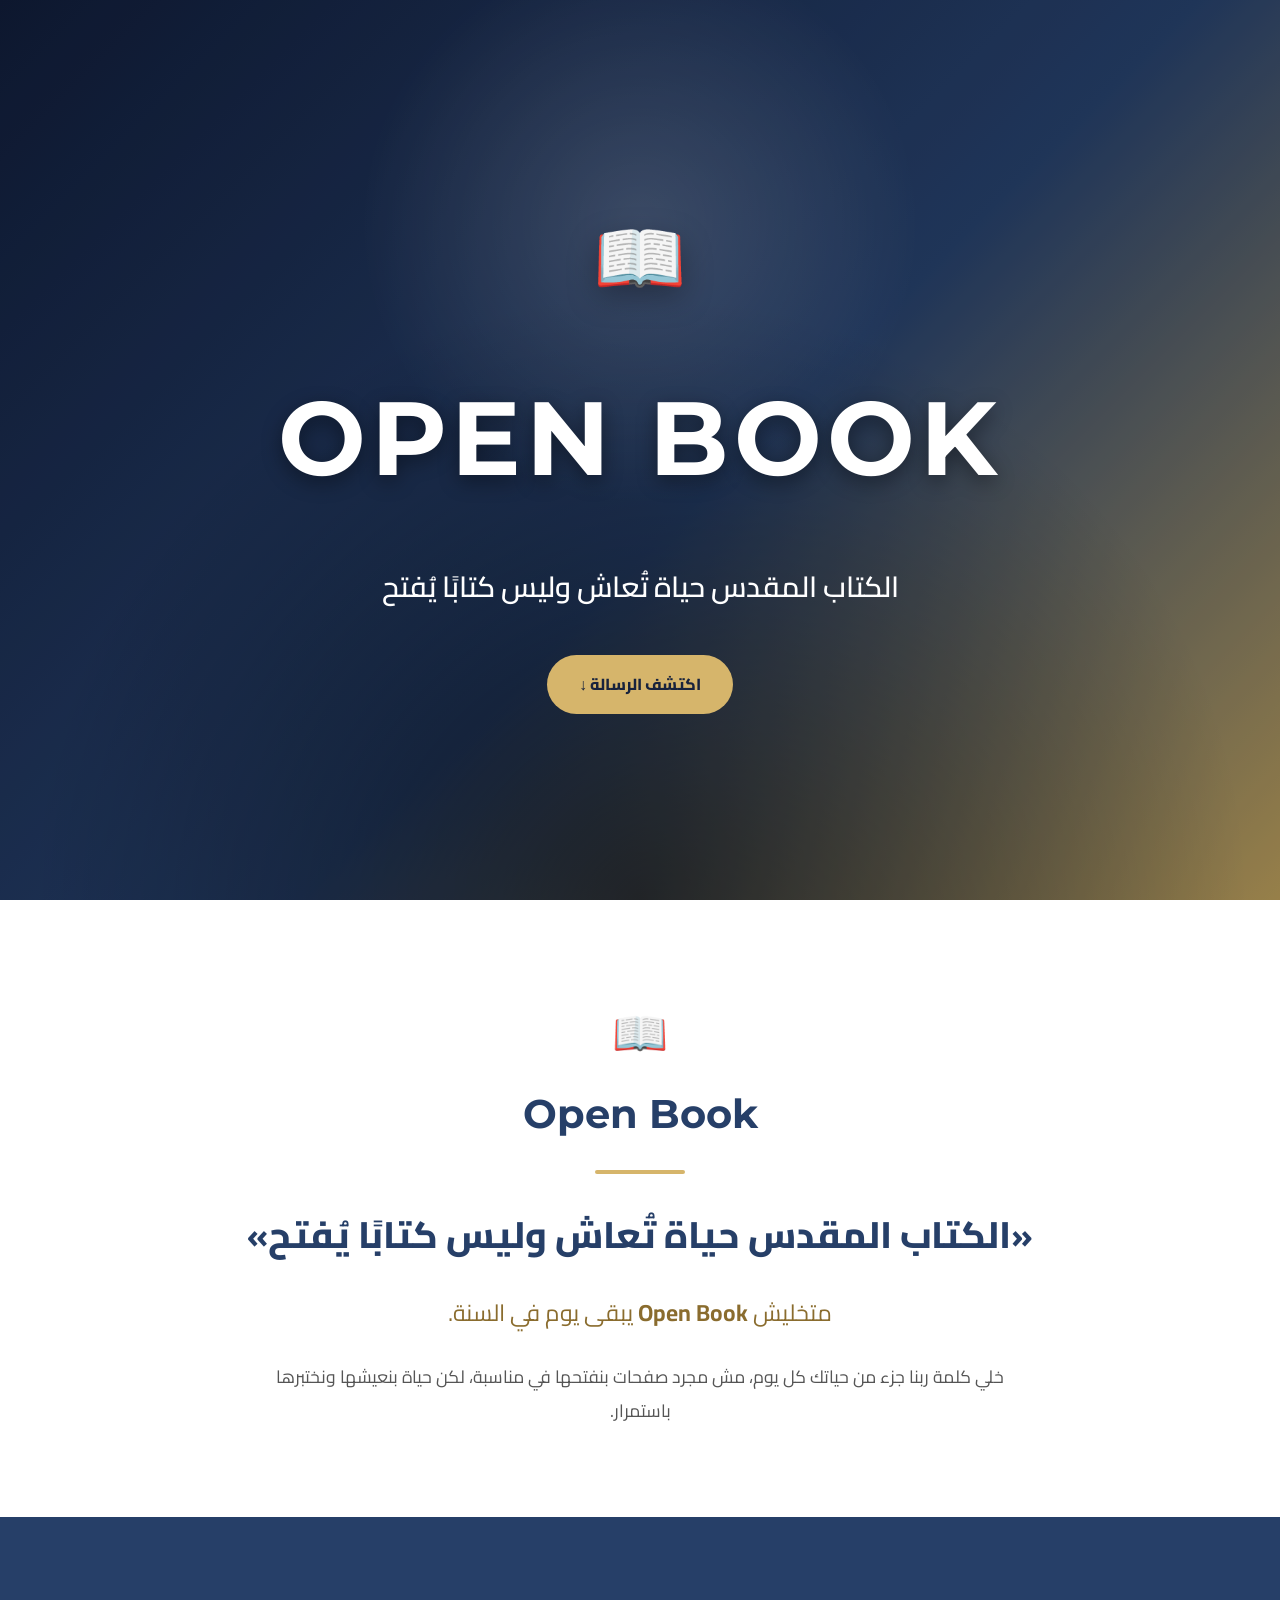
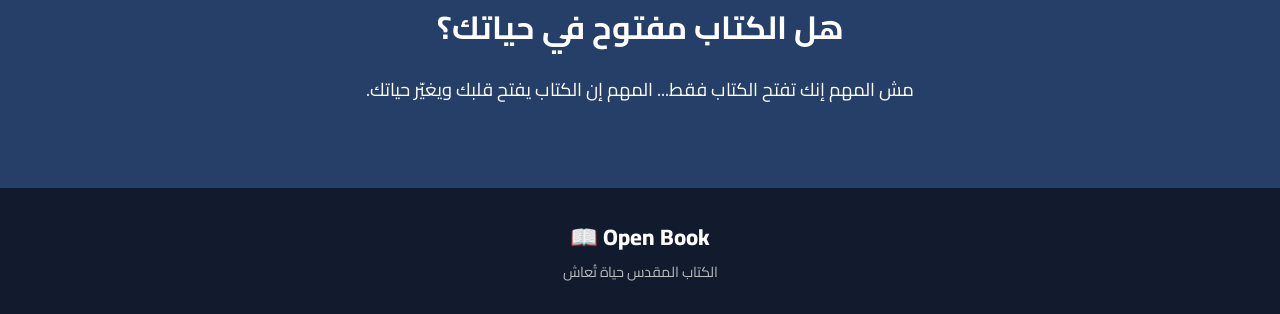
==== index.html @ 580c9cc4 "Add files via upload" ====
<!DOCTYPE html>
<html lang="ar" dir="rtl">
<head>
  <meta charset="UTF-8">
  <meta name="viewport" content="width=device-width, initial-scale=1.0">
  <meta name="description" content="Open Book - الكتاب المقدس حياة تُعاش وليس كتابًا يُفتح">
  <title>Open Book 📖</title>
  <link rel="stylesheet" href="style.css">
</head>
<body>
  <header class="hero">
    <div class="overlay"></div>
    <div class="hero-content">
      <div class="book">📖</div>
      <h1>OPEN BOOK</h1>
      <p class="subtitle">الكتاب المقدس حياة تُعاش وليس كتابًا يُفتح</p>
      <a href="#message" class="btn">اكتشف الرسالة ↓</a>
    </div>
  </header>

  <main>
    <section id="message" class="message">
      <div class="container">
        <span class="section-icon">📖</span>
        <h2>Open Book</h2>
        <div class="line"></div>
        <p class="main-quote">«الكتاب المقدس حياة تُعاش وليس كتابًا يُفتح»</p>
        <p class="secondary">متخليش <strong>Open Book</strong> يبقى يوم في السنة.</p>
        <p class="text">خلي كلمة ربنا جزء من حياتك كل يوم، مش مجرد صفحات بنفتحها في مناسبة، لكن حياة بنعيشها ونختبرها باستمرار.</p>
      </div>
    </section>

    <section class="challenge">
      <div class="container">
        <h2>هل الكتاب مفتوح في حياتك؟</h2>
        <p>مش المهم إنك تفتح الكتاب فقط... المهم إن الكتاب يفتح قلبك ويغيّر حياتك.</p>
      </div>
    </section>
  </main>

  <footer>
    <p>Open Book 📖</p>
    <p class="small">الكتاب المقدس حياة تُعاش</p>
  </footer>
</body>
</html>
---- style.css ----
@import url('https://fonts.googleapis.com/css2?family=Cairo:wght@400;600;700;800&family=Montserrat:wght@700;800&display=swap');

*{box-sizing:border-box;margin:0;padding:0}
html{scroll-behavior:smooth}
body{font-family:'Cairo',Arial,sans-serif;background:#f7f4ee;color:#222;line-height:1.9}
.hero{
  min-height:100vh;display:flex;align-items:center;justify-content:center;
  text-align:center;position:relative;overflow:hidden;
  background:linear-gradient(135deg,#101b35,#263f68 55%,#b89a55);
}
.hero:before{
  content:'';position:absolute;inset:0;
  background:radial-gradient(circle at 50% 25%,rgba(255,255,255,.18),transparent 30%),
             radial-gradient(circle at 50% 100%,rgba(0,0,0,.55),transparent 55%);
}
.overlay{position:absolute;inset:0;background:rgba(5,10,20,.18)}
.hero-content{position:relative;z-index:2;padding:30px;max-width:900px;color:white}
.book{font-size:75px;filter:drop-shadow(0 10px 15px rgba(0,0,0,.3));margin-bottom:10px}
h1{font-family:'Montserrat','Cairo',sans-serif;letter-spacing:5px;font-size:clamp(2.8rem,10vw,6.5rem);text-shadow:0 6px 20px rgba(0,0,0,.4)}
.subtitle{font-size:clamp(1.15rem,3vw,1.8rem);font-weight:600;margin:22px auto;max-width:750px}
.btn{display:inline-block;background:#d6b56b;color:#18233d;text-decoration:none;padding:14px 32px;border-radius:50px;font-weight:800;margin-top:20px;transition:.3s}
.btn:hover{transform:translateY(-3px);box-shadow:0 10px 25px rgba(0,0,0,.25)}
.container{width:min(900px,90%);margin:auto}
.message{text-align:center;padding:90px 0;background:#fff}
.section-icon{font-size:45px}
.message h2{font-family:'Montserrat','Cairo',sans-serif;font-size:2.5rem;color:#263f68}
.line{width:90px;height:4px;background:#d6b56b;margin:18px auto 30px;border-radius:20px}
.main-quote{font-size:clamp(1.5rem,4vw,2.3rem);font-weight:800;color:#263f68;line-height:1.7}
.secondary{font-size:1.45rem;margin:25px 0;color:#8a6c2e}
.text{max-width:750px;margin:0 auto;color:#555;font-size:1.1rem}
.challenge{padding:80px 0;text-align:center;background:#263f68;color:white}
.challenge h2{font-size:2rem;margin-bottom:15px}
.challenge p{font-size:1.15rem;max-width:750px;margin:auto}
footer{background:#111b2d;color:white;text-align:center;padding:28px}
footer p:first-child{font-size:1.4rem;font-weight:800}
.small{opacity:.7;font-size:.9rem}
@media(max-width:500px){.hero-content{padding:20px}.book{font-size:58px}h1{letter-spacing:2px}.message{padding:65px 0}}
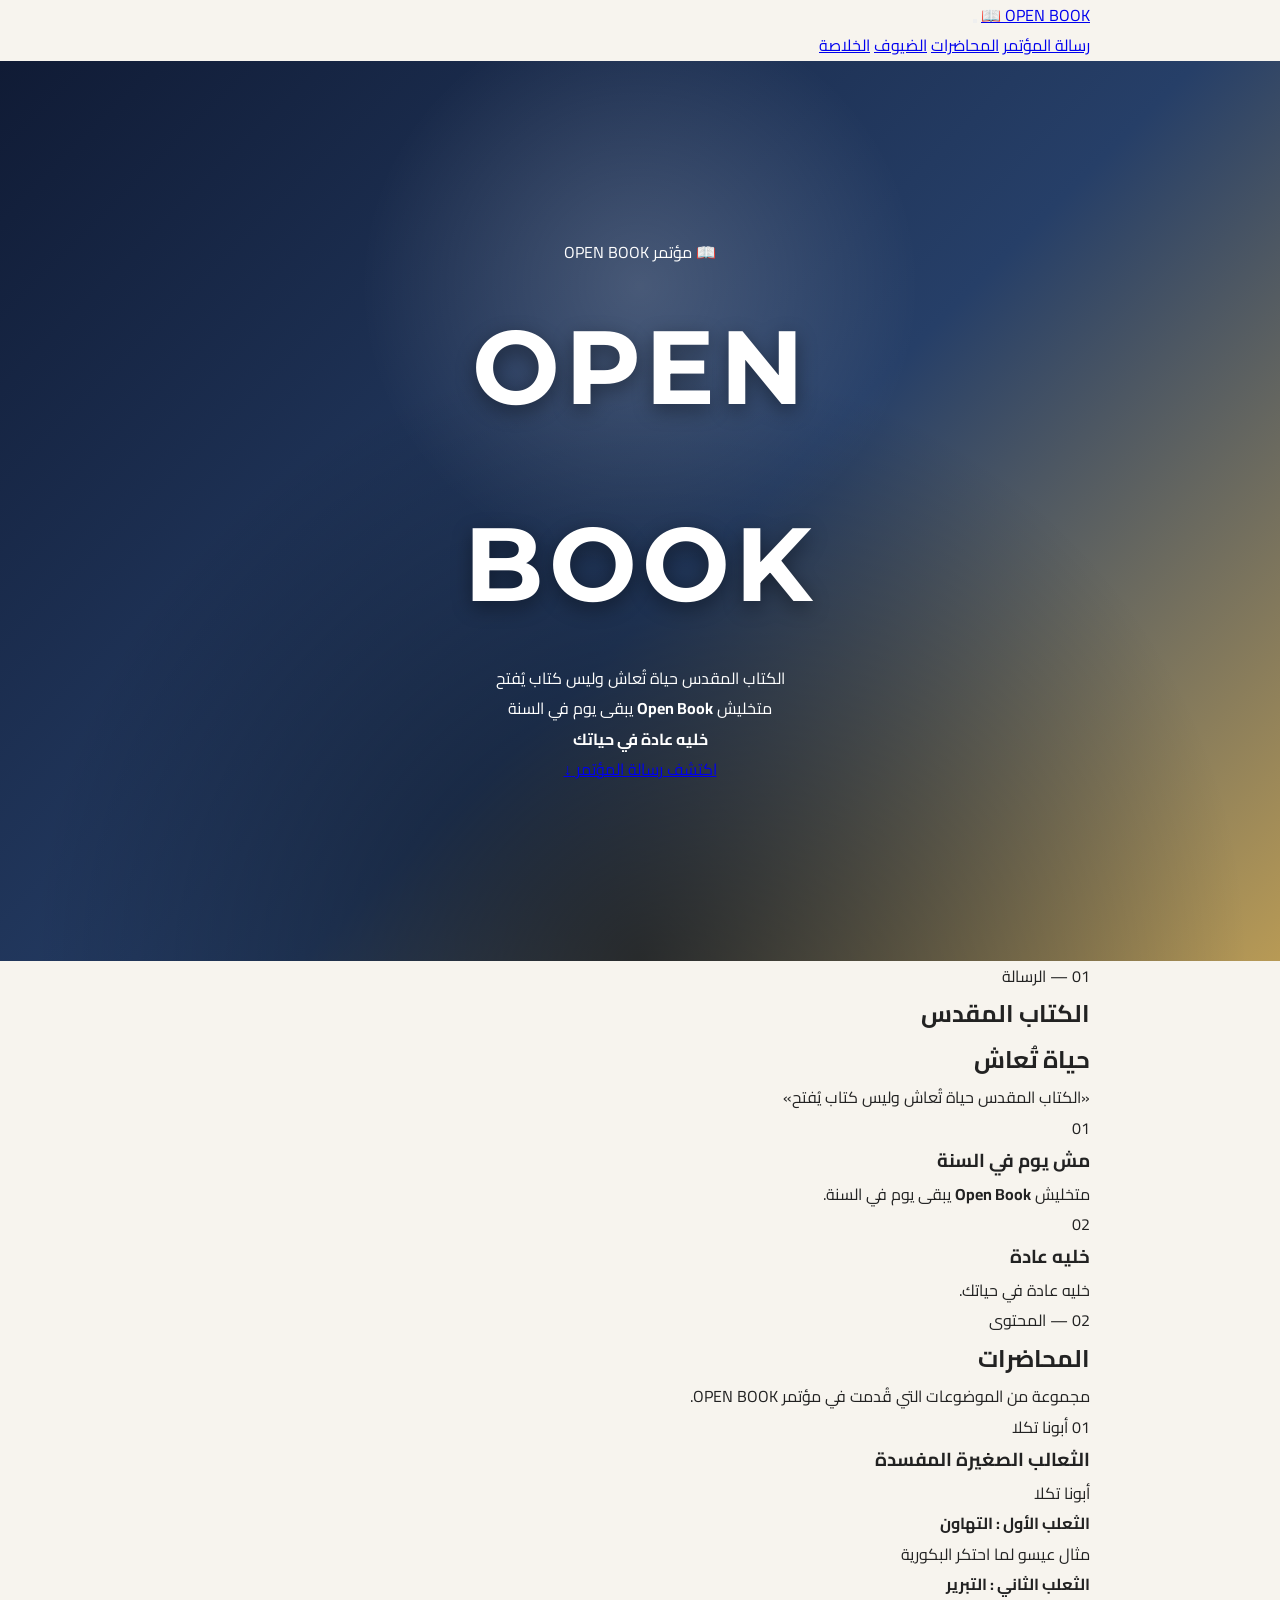
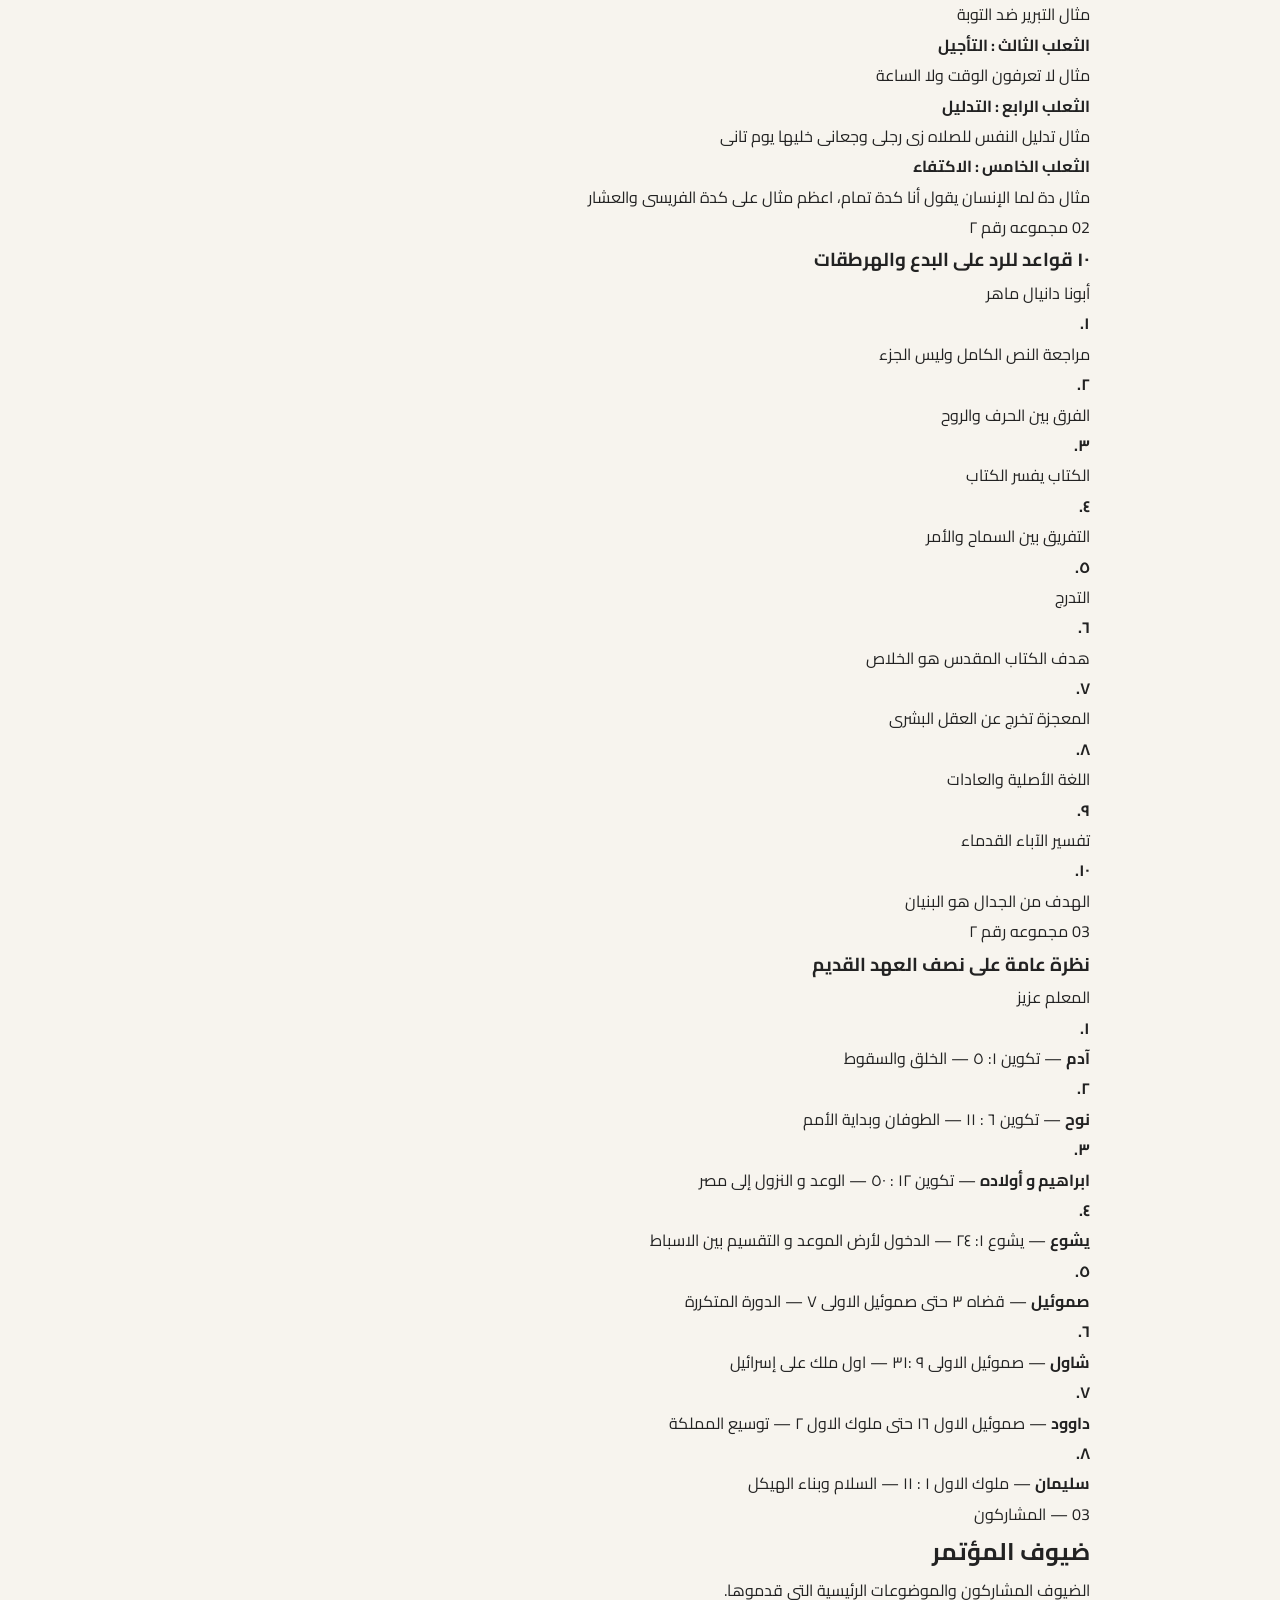
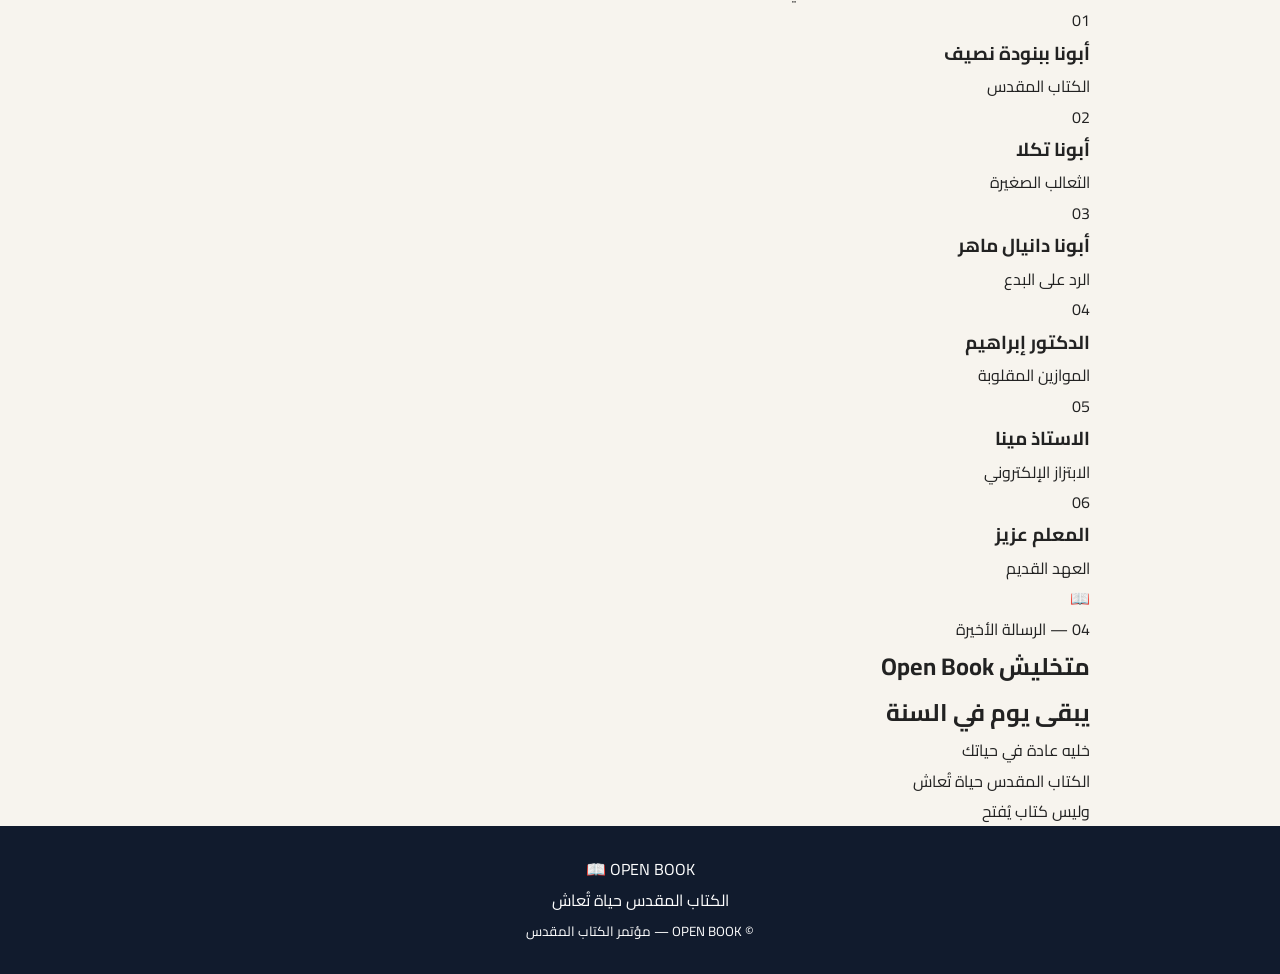
==== commit ade69122: "Add files via upload" ====
--- a/index.html
+++ b/index.html
@@ -3,44 +3,304 @@
 <head>
   <meta charset="UTF-8">
   <meta name="viewport" content="width=device-width, initial-scale=1.0">
-  <meta name="description" content="Open Book - الكتاب المقدس حياة تُعاش وليس كتابًا يُفتح">
-  <title>Open Book 📖</title>
+  <meta name="description" content="OPEN BOOK — الكتاب المقدس حياة تُعاش وليس كتاب يُفتح">
+  <title>OPEN BOOK | الكتاب المقدس حياة تُعاش</title>
   <link rel="stylesheet" href="style.css">
 </head>
+
 <body>
-  <header class="hero">
-    <div class="overlay"></div>
-    <div class="hero-content">
-      <div class="book">📖</div>
-      <h1>OPEN BOOK</h1>
-      <p class="subtitle">الكتاب المقدس حياة تُعاش وليس كتابًا يُفتح</p>
-      <a href="#message" class="btn">اكتشف الرسالة ↓</a>
+
+  <!-- Navigation -->
+  <header class="site-header">
+    <nav class="navbar container">
+      <a class="brand" href="#home">OPEN <span>BOOK</span> <b>📖</b></a>
+
+      <button class="menu-toggle" aria-label="فتح القائمة" aria-expanded="false">
+        <span></span><span></span><span></span>
+      </button>
+
+      <div class="nav-links">
+        <a href="#message">رسالة المؤتمر</a>
+        <a href="#lectures">المحاضرات</a>
+        <a href="#guests">الضيوف</a>
+        <a href="#closing">الخلاصة</a>
+      </div>
+    </nav>
+  </header>
+
+  <!-- Hero -->
+  <main>
+    <section id="home" class="hero">
+      <div class="hero-overlay"></div>
+      <div class="hero-glow glow-one"></div>
+      <div class="hero-glow glow-two"></div>
+
+      <div class="hero-content container">
+        <div class="hero-badge">📖 مؤتمر OPEN BOOK</div>
+
+        <h1>OPEN<br><span>BOOK</span></h1>
+
+        <p class="hero-title">
+          الكتاب المقدس حياة تُعاش وليس كتاب يُفتح
+        </p>
+
+        <p class="hero-subtitle">
+          متخليش <strong>Open Book</strong> يبقى يوم في السنة<br>
+          <strong>خليه عادة في حياتك</strong>
+        </p>
+
+        <a href="#message" class="primary-btn">
+          اكتشف رسالة المؤتمر
+          <span>↓</span>
+        </a>
+      </div>
+    </section>
+
+    <!-- Main Message -->
+    <section id="message" class="section message-section">
+      <div class="container narrow">
+        <div class="section-label">01 — الرسالة</div>
+        <h2>الكتاب المقدس<br><span>حياة تُعاش</span></h2>
+        <div class="gold-line"></div>
+
+        <blockquote>
+          «الكتاب المقدس حياة تُعاش وليس كتاب يُفتح»
+        </blockquote>
+
+        <div class="message-cards">
+          <article class="message-card">
+            <span class="card-number">01</span>
+            <h3>مش يوم في السنة</h3>
+            <p>متخليش <strong>Open Book</strong> يبقى يوم في السنة.</p>
+          </article>
+
+          <article class="message-card featured">
+            <span class="card-number">02</span>
+            <h3>خليه عادة</h3>
+            <p>خليه عادة في حياتك.</p>
+          </article>
+        </div>
+      </div>
+    </section>
+
+    <!-- Lectures -->
+    <section id="lectures" class="section lectures-section">
+      <div class="container">
+        <div class="section-label">02 — المحتوى</div>
+        <h2>المحاضرات</h2>
+        <p class="section-intro">
+          مجموعة من الموضوعات التي قُدمت في مؤتمر OPEN BOOK.
+        </p>
+
+        <div class="lectures-grid">
+
+          <!-- Lecture 1 -->
+          <article class="lecture-card">
+            <div class="lecture-top">
+              <span class="lecture-number">01</span>
+              <span class="lecture-group">أبونا تكلا</span>
+            </div>
+
+            <h3>الثعالب الصغيرة المفسدة</h3>
+            <p class="speaker">أبونا تكلا</p>
+
+            <div class="gold-line small-line"></div>
+
+            <div class="lecture-content">
+              <div class="point">
+                <b>الثعلب الأول : التهاون</b>
+                <p>مثال عيسو لما احتكر البكورية</p>
+              </div>
+
+              <div class="point">
+                <b>الثعلب الثاني : التبرير</b>
+                <p>مثال التبرير ضد التوبة</p>
+              </div>
+
+              <div class="point">
+                <b>الثعلب الثالث : التأجيل</b>
+                <p>مثال لا تعرفون الوقت ولا الساعة</p>
+              </div>
+
+              <div class="point">
+                <b>الثعلب الرابع : التدليل</b>
+                <p>مثال تدليل النفس للصلاه زى رجلى وجعانى خليها يوم تانى</p>
+              </div>
+
+              <div class="point">
+                <b>الثعلب الخامس : الاكتفاء</b>
+                <p>مثال دة لما الإنسان يقول أنا كدة تمام، اعظم مثال على كدة الفريسى والعشار</p>
+              </div>
+            </div>
+          </article>
+
+          <!-- Lecture 2 -->
+          <article class="lecture-card">
+            <div class="lecture-top">
+              <span class="lecture-number">02</span>
+              <span class="lecture-group">مجموعه رقم ٢</span>
+            </div>
+
+            <h3>١٠ قواعد للرد على البدع والهرطقات</h3>
+            <p class="speaker">أبونا دانيال ماهر</p>
+
+            <div class="gold-line small-line"></div>
+
+            <div class="lecture-content numbered-list">
+              <div class="point"><b>١.</b><p>مراجعة النص الكامل وليس الجزء</p></div>
+              <div class="point"><b>٢.</b><p>الفرق بين الحرف والروح</p></div>
+              <div class="point"><b>٣.</b><p>الكتاب يفسر الكتاب</p></div>
+              <div class="point"><b>٤.</b><p>التفريق بين السماح والأمر</p></div>
+              <div class="point"><b>٥.</b><p>التدرج</p></div>
+              <div class="point"><b>٦.</b><p>هدف الكتاب المقدس هو الخلاص</p></div>
+              <div class="point"><b>٧.</b><p>المعجزة تخرج عن العقل البشرى</p></div>
+              <div class="point"><b>٨.</b><p>اللغة الأصلية والعادات</p></div>
+              <div class="point"><b>٩.</b><p>تفسير الآباء القدماء</p></div>
+              <div class="point"><b>١٠.</b><p>الهدف من الجدال هو البنيان</p></div>
+            </div>
+          </article>
+
+          <!-- Lecture 3 -->
+          <article class="lecture-card">
+            <div class="lecture-top">
+              <span class="lecture-number">03</span>
+              <span class="lecture-group">مجموعه رقم ٢</span>
+            </div>
+
+            <h3>نظرة عامة على نصف العهد القديم</h3>
+            <p class="speaker">المعلم عزيز</p>
+
+            <div class="gold-line small-line"></div>
+
+            <div class="lecture-content numbered-list">
+              <div class="point"><b>١.</b><p><strong>آدم</strong> — تكوين ١: ٥ — الخلق والسقوط</p></div>
+              <div class="point"><b>٢.</b><p><strong>نوح</strong> — تكوين ٦ : ١١ — الطوفان وبداية الأمم</p></div>
+              <div class="point"><b>٣.</b><p><strong>ابراهيم و أولاده</strong> — تكوين ١٢ : ٥٠ — الوعد و النزول إلى مصر</p></div>
+              <div class="point"><b>٤.</b><p><strong>يشوع</strong> — يشوع ١: ٢٤ — الدخول لأرض الموعد و التقسيم بين الاسباط</p></div>
+              <div class="point"><b>٥.</b><p><strong>صموئيل</strong> — قضاه ٣ حتى صموئيل الاولى ٧ — الدورة المتكررة</p></div>
+              <div class="point"><b>٦.</b><p><strong>شاول</strong> — صموئيل الاولى ٩ :٣١ — اول ملك على إسرائيل</p></div>
+              <div class="point"><b>٧.</b><p><strong>داوود</strong> — صموئيل الاول ١٦ حتى ملوك الاول ٢ — توسيع المملكة</p></div>
+              <div class="point"><b>٨.</b><p><strong>سليمان</strong> — ملوك الاول ١ : ١١ — السلام وبناء الهيكل</p></div>
+            </div>
+          </article>
+
+        </div>
+      </div>
+    </section>
+
+    <!-- Guests -->
+    <section id="guests" class="section guests-section">
+      <div class="container">
+        <div class="section-label">03 — المشاركون</div>
+        <h2>ضيوف المؤتمر</h2>
+        <p class="section-intro">
+          الضيوف المشاركون والموضوعات الرئيسية التي قدموها.
+        </p>
+
+        <div class="guests-grid">
+          <article class="guest-card">
+            <span class="guest-index">01</span>
+            <div>
+              <h3>أبونا ببنودة نصيف</h3>
+              <p>الكتاب المقدس</p>
+            </div>
+          </article>
+
+          <article class="guest-card">
+            <span class="guest-index">02</span>
+            <div>
+              <h3>أبونا تكلا</h3>
+              <p>الثعالب الصغيرة</p>
+            </div>
+          </article>
+
+          <article class="guest-card">
+            <span class="guest-index">03</span>
+            <div>
+              <h3>أبونا دانيال ماهر</h3>
+              <p>الرد على البدع</p>
+            </div>
+          </article>
+
+          <article class="guest-card">
+            <span class="guest-index">04</span>
+            <div>
+              <h3>الدكتور إبراهيم</h3>
+              <p>الموازين المقلوبة</p>
+            </div>
+          </article>
+
+          <article class="guest-card">
+            <span class="guest-index">05</span>
+            <div>
+              <h3>الاستاذ مينا</h3>
+              <p>الابتزاز الإلكتروني</p>
+            </div>
+          </article>
+
+          <article class="guest-card">
+            <span class="guest-index">06</span>
+            <div>
+              <h3>المعلم عزيز</h3>
+              <p>العهد القديم</p>
+            </div>
+          </article>
+        </div>
+      </div>
+    </section>
+
+    <!-- Closing -->
+    <section id="closing" class="closing-section">
+      <div class="container narrow">
+        <span class="closing-book">📖</span>
+        <div class="section-label">04 — الرسالة الأخيرة</div>
+
+        <h2>
+          متخليش <span>Open Book</span><br>
+          يبقى يوم في السنة
+        </h2>
+
+        <div class="gold-line"></div>
+
+        <p>
+          خليه عادة في حياتك
+        </p>
+
+        <div class="final-quote">
+          الكتاب المقدس حياة تُعاش<br>
+          وليس كتاب يُفتح
+        </div>
+      </div>
+    </section>
+  </main>
+
+  <!-- Footer -->
+  <footer class="footer">
+    <div class="container">
+      <div class="footer-brand">OPEN BOOK 📖</div>
+      <p>الكتاب المقدس حياة تُعاش</p>
+      <div class="footer-line"></div>
+      <small>© OPEN BOOK — مؤتمر الكتاب المقدس</small>
     </div>
-  </header>
-
-  <main>
-    <section id="message" class="message">
-      <div class="container">
-        <span class="section-icon">📖</span>
-        <h2>Open Book</h2>
-        <div class="line"></div>
-        <p class="main-quote">«الكتاب المقدس حياة تُعاش وليس كتابًا يُفتح»</p>
-        <p class="secondary">متخليش <strong>Open Book</strong> يبقى يوم في السنة.</p>
-        <p class="text">خلي كلمة ربنا جزء من حياتك كل يوم، مش مجرد صفحات بنفتحها في مناسبة، لكن حياة بنعيشها ونختبرها باستمرار.</p>
-      </div>
-    </section>
-
-    <section class="challenge">
-      <div class="container">
-        <h2>هل الكتاب مفتوح في حياتك؟</h2>
-        <p>مش المهم إنك تفتح الكتاب فقط... المهم إن الكتاب يفتح قلبك ويغيّر حياتك.</p>
-      </div>
-    </section>
-  </main>
-
-  <footer>
-    <p>Open Book 📖</p>
-    <p class="small">الكتاب المقدس حياة تُعاش</p>
   </footer>
+
+  <script>
+    const toggle = document.querySelector('.menu-toggle');
+    const nav = document.querySelector('.nav-links');
+
+    toggle.addEventListener('click', () => {
+      const opened = toggle.getAttribute('aria-expanded') === 'true';
+      toggle.setAttribute('aria-expanded', String(!opened));
+      nav.classList.toggle('open');
+    });
+
+    document.querySelectorAll('.nav-links a').forEach(link => {
+      link.addEventListener('click', () => {
+        toggle.setAttribute('aria-expanded', 'false');
+        nav.classList.remove('open');
+      });
+    });
+  </script>
+
 </body>
 </html>
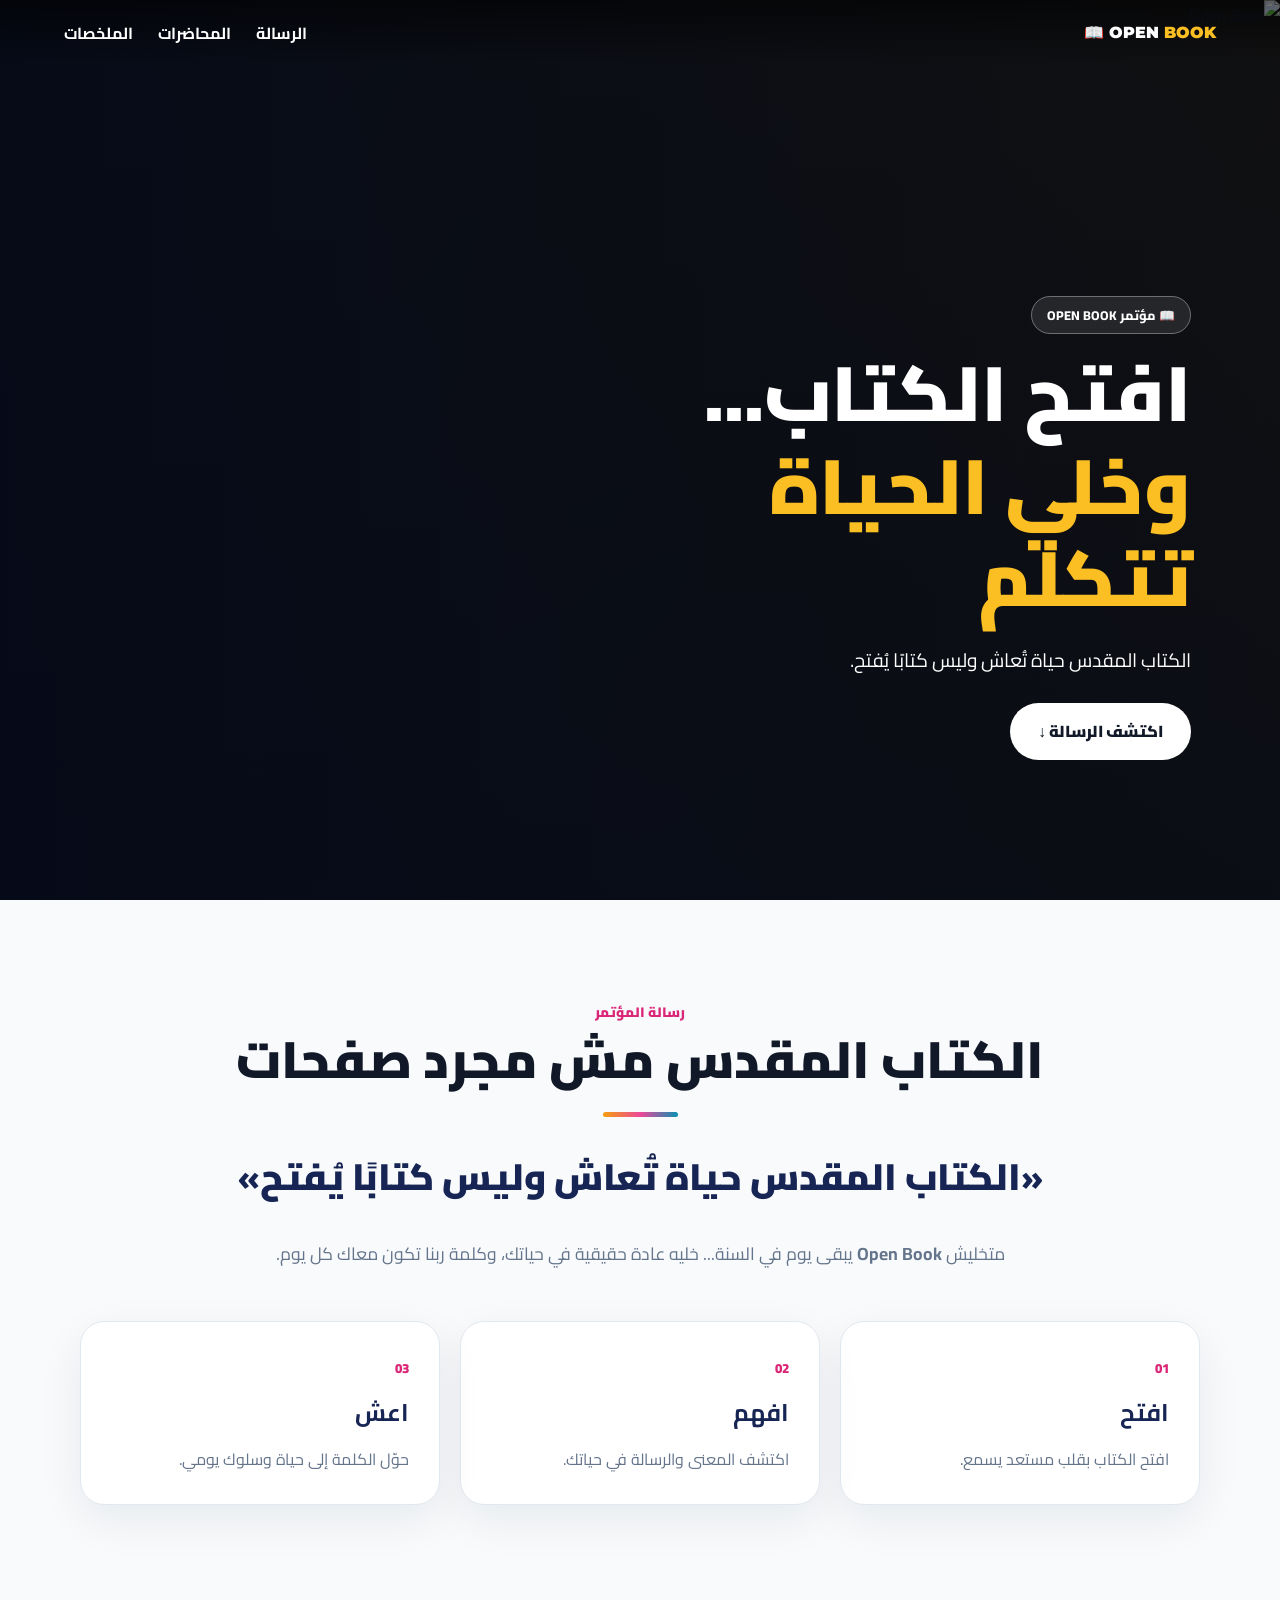
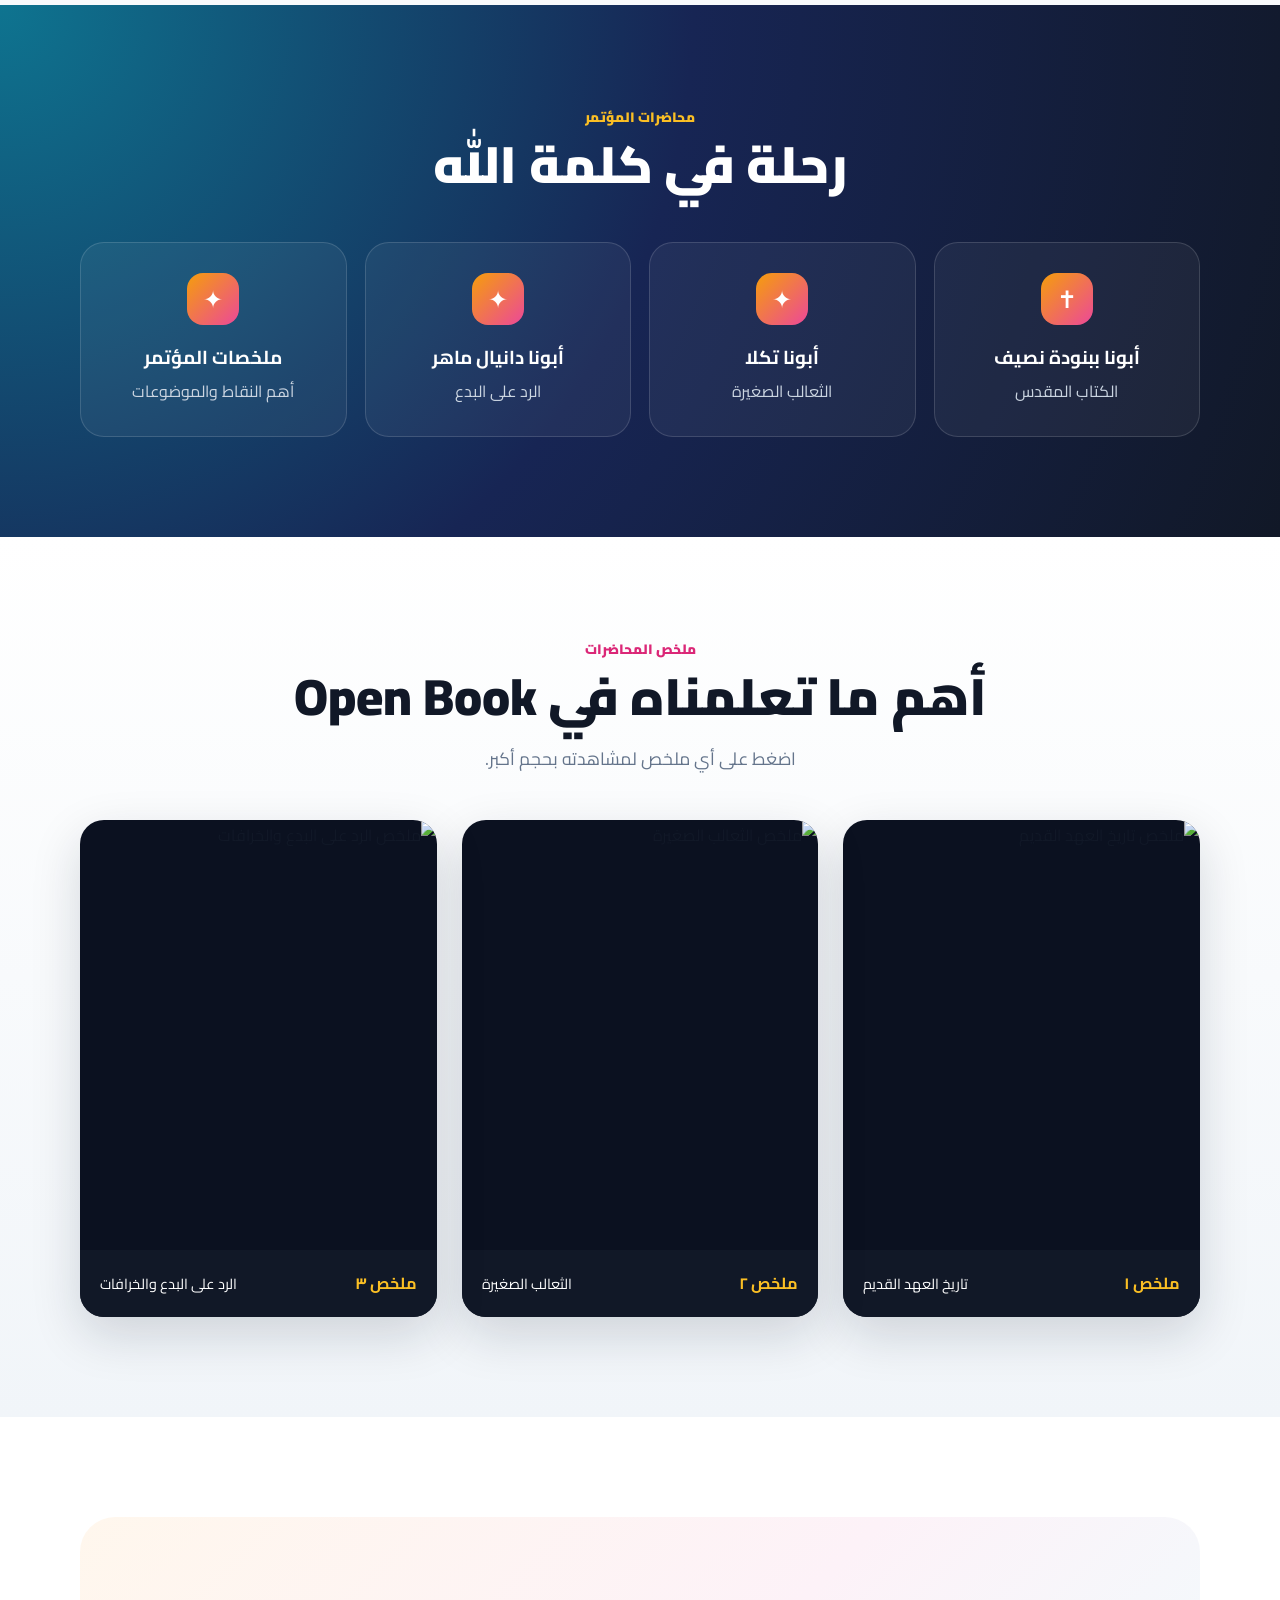
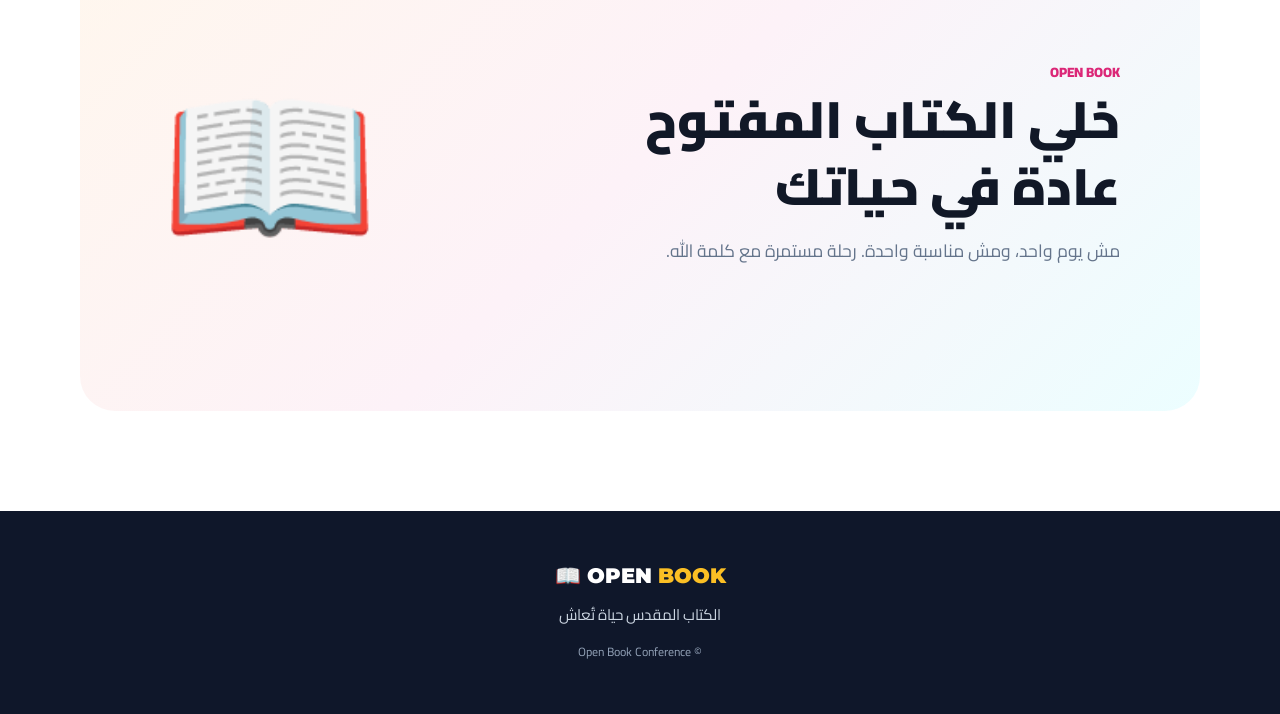
==== commit ff3b18e7: "Add files via upload" ====
--- a/index.html
+++ b/index.html
@@ -1,306 +1,104 @@
 <!DOCTYPE html>
 <html lang="ar" dir="rtl">
 <head>
-  <meta charset="UTF-8">
-  <meta name="viewport" content="width=device-width, initial-scale=1.0">
-  <meta name="description" content="OPEN BOOK — الكتاب المقدس حياة تُعاش وليس كتاب يُفتح">
-  <title>OPEN BOOK | الكتاب المقدس حياة تُعاش</title>
-  <link rel="stylesheet" href="style.css">
+<meta charset="UTF-8">
+<meta name="viewport" content="width=device-width,initial-scale=1.0">
+<meta name="description" content="Open Book - مؤتمر الكتاب المقدس">
+<title>Open Book 📖</title>
+<link rel="stylesheet" href="style.css">
 </head>
-
 <body>
 
-  <!-- Navigation -->
-  <header class="site-header">
-    <nav class="navbar container">
-      <a class="brand" href="#home">OPEN <span>BOOK</span> <b>📖</b></a>
+<nav class="nav">
+  <a class="brand" href="#home">OPEN <span>BOOK</span> 📖</a>
+  <div class="links">
+    <a href="#message">الرسالة</a>
+    <a href="#speakers">المحاضرات</a>
+    <a href="#summaries">الملخصات</a>
+  </div>
+</nav>
 
-      <button class="menu-toggle" aria-label="فتح القائمة" aria-expanded="false">
-        <span></span><span></span><span></span>
-      </button>
+<header id="home" class="hero">
+  <img src="assets/hero.png" alt="Open Book" class="hero-image">
+  <div class="shade"></div>
+  <div class="hero-content">
+    <span class="tag">📖 مؤتمر OPEN BOOK</span>
+    <h1>افتح الكتاب...<br><span>وخلي الحياة تتكلم</span></h1>
+    <p>الكتاب المقدس حياة تُعاش وليس كتابًا يُفتح.</p>
+    <a href="#message" class="button">اكتشف الرسالة ↓</a>
+  </div>
+</header>
 
-      <div class="nav-links">
-        <a href="#message">رسالة المؤتمر</a>
-        <a href="#lectures">المحاضرات</a>
-        <a href="#guests">الضيوف</a>
-        <a href="#closing">الخلاصة</a>
-      </div>
-    </nav>
-  </header>
+<section id="message" class="section message">
+<div class="container">
+  <div class="eyebrow">رسالة المؤتمر</div>
+  <h2>الكتاب المقدس مش مجرد صفحات</h2>
+  <div class="line"></div>
+  <blockquote>«الكتاب المقدس حياة تُعاش وليس كتابًا يُفتح»</blockquote>
+  <p class="lead">متخليش <b>Open Book</b> يبقى يوم في السنة... خليه عادة حقيقية في حياتك، وكلمة ربنا تكون معاك كل يوم.</p>
 
-  <!-- Hero -->
-  <main>
-    <section id="home" class="hero">
-      <div class="hero-overlay"></div>
-      <div class="hero-glow glow-one"></div>
-      <div class="hero-glow glow-two"></div>
+  <div class="steps">
+    <article><small>01</small><h3>افتح</h3><p>افتح الكتاب بقلب مستعد يسمع.</p></article>
+    <article><small>02</small><h3>افهم</h3><p>اكتشف المعنى والرسالة في حياتك.</p></article>
+    <article><small>03</small><h3>اعش</h3><p>حوّل الكلمة إلى حياة وسلوك يومي.</p></article>
+  </div>
+</div>
+</section>
 
-      <div class="hero-content container">
-        <div class="hero-badge">📖 مؤتمر OPEN BOOK</div>
+<section id="speakers" class="section speakers">
+<div class="container">
+  <div class="eyebrow yellow">محاضرات المؤتمر</div>
+  <h2>رحلة في كلمة الله</h2>
+  <div class="speaker-grid">
+    <article><div>✝</div><h3>أبونا ببنودة نصيف</h3><p>الكتاب المقدس</p></article>
+    <article><div>✦</div><h3>أبونا تكلا</h3><p>الثعالب الصغيرة</p></article>
+    <article><div>✦</div><h3>أبونا دانيال ماهر</h3><p>الرد على البدع</p></article>
+    <article><div>✦</div><h3>ملخصات المؤتمر</h3><p>أهم النقاط والموضوعات</p></article>
+  </div>
+</div>
+</section>
 
-        <h1>OPEN<br><span>BOOK</span></h1>
+<section id="summaries" class="section summaries">
+<div class="container">
+  <div class="eyebrow">ملخص المحاضرات</div>
+  <h2>أهم ما تعلمناه في Open Book</h2>
+  <p class="lead">اضغط على أي ملخص لمشاهدته بحجم أكبر.</p>
 
-        <p class="hero-title">
-          الكتاب المقدس حياة تُعاش وليس كتاب يُفتح
-        </p>
+  <div class="summary-grid">
+    <a class="summary-card" href="assets/lecture-1.png" target="_blank">
+      <img src="assets/lecture-1.png" alt="ملخص تاريخ العهد القديم">
+      <div class="summary-label"><b>ملخص ١</b><span>تاريخ العهد القديم</span></div>
+    </a>
 
-        <p class="hero-subtitle">
-          متخليش <strong>Open Book</strong> يبقى يوم في السنة<br>
-          <strong>خليه عادة في حياتك</strong>
-        </p>
+    <a class="summary-card" href="assets/lecture-2.jpg" target="_blank">
+      <img src="assets/lecture-2.jpg" alt="ملخص الثعالب الصغيرة">
+      <div class="summary-label"><b>ملخص ٢</b><span>الثعالب الصغيرة</span></div>
+    </a>
 
-        <a href="#message" class="primary-btn">
-          اكتشف رسالة المؤتمر
-          <span>↓</span>
-        </a>
-      </div>
-    </section>
+    <a class="summary-card" href="assets/lecture-3.png" target="_blank">
+      <img src="assets/lecture-3.png" alt="ملخص الرد على البدع والخرافات">
+      <div class="summary-label"><b>ملخص ٣</b><span>الرد على البدع والخرافات</span></div>
+    </a>
+  </div>
+</div>
+</section>
 
-    <!-- Main Message -->
-    <section id="message" class="section message-section">
-      <div class="container narrow">
-        <div class="section-label">01 — الرسالة</div>
-        <h2>الكتاب المقدس<br><span>حياة تُعاش</span></h2>
-        <div class="gold-line"></div>
+<section class="section about">
+<div class="container about-box">
+  <div>
+    <div class="eyebrow">OPEN BOOK</div>
+    <h2>خلي الكتاب المفتوح<br>عادة في حياتك</h2>
+    <p>مش يوم واحد، ومش مناسبة واحدة. رحلة مستمرة مع كلمة الله.</p>
+  </div>
+  <div class="book">📖</div>
+</div>
+</section>
 
-        <blockquote>
-          «الكتاب المقدس حياة تُعاش وليس كتاب يُفتح»
-        </blockquote>
-
-        <div class="message-cards">
-          <article class="message-card">
-            <span class="card-number">01</span>
-            <h3>مش يوم في السنة</h3>
-            <p>متخليش <strong>Open Book</strong> يبقى يوم في السنة.</p>
-          </article>
-
-          <article class="message-card featured">
-            <span class="card-number">02</span>
-            <h3>خليه عادة</h3>
-            <p>خليه عادة في حياتك.</p>
-          </article>
-        </div>
-      </div>
-    </section>
-
-    <!-- Lectures -->
-    <section id="lectures" class="section lectures-section">
-      <div class="container">
-        <div class="section-label">02 — المحتوى</div>
-        <h2>المحاضرات</h2>
-        <p class="section-intro">
-          مجموعة من الموضوعات التي قُدمت في مؤتمر OPEN BOOK.
-        </p>
-
-        <div class="lectures-grid">
-
-          <!-- Lecture 1 -->
-          <article class="lecture-card">
-            <div class="lecture-top">
-              <span class="lecture-number">01</span>
-              <span class="lecture-group">أبونا تكلا</span>
-            </div>
-
-            <h3>الثعالب الصغيرة المفسدة</h3>
-            <p class="speaker">أبونا تكلا</p>
-
-            <div class="gold-line small-line"></div>
-
-            <div class="lecture-content">
-              <div class="point">
-                <b>الثعلب الأول : التهاون</b>
-                <p>مثال عيسو لما احتكر البكورية</p>
-              </div>
-
-              <div class="point">
-                <b>الثعلب الثاني : التبرير</b>
-                <p>مثال التبرير ضد التوبة</p>
-              </div>
-
-              <div class="point">
-                <b>الثعلب الثالث : التأجيل</b>
-                <p>مثال لا تعرفون الوقت ولا الساعة</p>
-              </div>
-
-              <div class="point">
-                <b>الثعلب الرابع : التدليل</b>
-                <p>مثال تدليل النفس للصلاه زى رجلى وجعانى خليها يوم تانى</p>
-              </div>
-
-              <div class="point">
-                <b>الثعلب الخامس : الاكتفاء</b>
-                <p>مثال دة لما الإنسان يقول أنا كدة تمام، اعظم مثال على كدة الفريسى والعشار</p>
-              </div>
-            </div>
-          </article>
-
-          <!-- Lecture 2 -->
-          <article class="lecture-card">
-            <div class="lecture-top">
-              <span class="lecture-number">02</span>
-              <span class="lecture-group">مجموعه رقم ٢</span>
-            </div>
-
-            <h3>١٠ قواعد للرد على البدع والهرطقات</h3>
-            <p class="speaker">أبونا دانيال ماهر</p>
-
-            <div class="gold-line small-line"></div>
-
-            <div class="lecture-content numbered-list">
-              <div class="point"><b>١.</b><p>مراجعة النص الكامل وليس الجزء</p></div>
-              <div class="point"><b>٢.</b><p>الفرق بين الحرف والروح</p></div>
-              <div class="point"><b>٣.</b><p>الكتاب يفسر الكتاب</p></div>
-              <div class="point"><b>٤.</b><p>التفريق بين السماح والأمر</p></div>
-              <div class="point"><b>٥.</b><p>التدرج</p></div>
-              <div class="point"><b>٦.</b><p>هدف الكتاب المقدس هو الخلاص</p></div>
-              <div class="point"><b>٧.</b><p>المعجزة تخرج عن العقل البشرى</p></div>
-              <div class="point"><b>٨.</b><p>اللغة الأصلية والعادات</p></div>
-              <div class="point"><b>٩.</b><p>تفسير الآباء القدماء</p></div>
-              <div class="point"><b>١٠.</b><p>الهدف من الجدال هو البنيان</p></div>
-            </div>
-          </article>
-
-          <!-- Lecture 3 -->
-          <article class="lecture-card">
-            <div class="lecture-top">
-              <span class="lecture-number">03</span>
-              <span class="lecture-group">مجموعه رقم ٢</span>
-            </div>
-
-            <h3>نظرة عامة على نصف العهد القديم</h3>
-            <p class="speaker">المعلم عزيز</p>
-
-            <div class="gold-line small-line"></div>
-
-            <div class="lecture-content numbered-list">
-              <div class="point"><b>١.</b><p><strong>آدم</strong> — تكوين ١: ٥ — الخلق والسقوط</p></div>
-              <div class="point"><b>٢.</b><p><strong>نوح</strong> — تكوين ٦ : ١١ — الطوفان وبداية الأمم</p></div>
-              <div class="point"><b>٣.</b><p><strong>ابراهيم و أولاده</strong> — تكوين ١٢ : ٥٠ — الوعد و النزول إلى مصر</p></div>
-              <div class="point"><b>٤.</b><p><strong>يشوع</strong> — يشوع ١: ٢٤ — الدخول لأرض الموعد و التقسيم بين الاسباط</p></div>
-              <div class="point"><b>٥.</b><p><strong>صموئيل</strong> — قضاه ٣ حتى صموئيل الاولى ٧ — الدورة المتكررة</p></div>
-              <div class="point"><b>٦.</b><p><strong>شاول</strong> — صموئيل الاولى ٩ :٣١ — اول ملك على إسرائيل</p></div>
-              <div class="point"><b>٧.</b><p><strong>داوود</strong> — صموئيل الاول ١٦ حتى ملوك الاول ٢ — توسيع المملكة</p></div>
-              <div class="point"><b>٨.</b><p><strong>سليمان</strong> — ملوك الاول ١ : ١١ — السلام وبناء الهيكل</p></div>
-            </div>
-          </article>
-
-        </div>
-      </div>
-    </section>
-
-    <!-- Guests -->
-    <section id="guests" class="section guests-section">
-      <div class="container">
-        <div class="section-label">03 — المشاركون</div>
-        <h2>ضيوف المؤتمر</h2>
-        <p class="section-intro">
-          الضيوف المشاركون والموضوعات الرئيسية التي قدموها.
-        </p>
-
-        <div class="guests-grid">
-          <article class="guest-card">
-            <span class="guest-index">01</span>
-            <div>
-              <h3>أبونا ببنودة نصيف</h3>
-              <p>الكتاب المقدس</p>
-            </div>
-          </article>
-
-          <article class="guest-card">
-            <span class="guest-index">02</span>
-            <div>
-              <h3>أبونا تكلا</h3>
-              <p>الثعالب الصغيرة</p>
-            </div>
-          </article>
-
-          <article class="guest-card">
-            <span class="guest-index">03</span>
-            <div>
-              <h3>أبونا دانيال ماهر</h3>
-              <p>الرد على البدع</p>
-            </div>
-          </article>
-
-          <article class="guest-card">
-            <span class="guest-index">04</span>
-            <div>
-              <h3>الدكتور إبراهيم</h3>
-              <p>الموازين المقلوبة</p>
-            </div>
-          </article>
-
-          <article class="guest-card">
-            <span class="guest-index">05</span>
-            <div>
-              <h3>الاستاذ مينا</h3>
-              <p>الابتزاز الإلكتروني</p>
-            </div>
-          </article>
-
-          <article class="guest-card">
-            <span class="guest-index">06</span>
-            <div>
-              <h3>المعلم عزيز</h3>
-              <p>العهد القديم</p>
-            </div>
-          </article>
-        </div>
-      </div>
-    </section>
-
-    <!-- Closing -->
-    <section id="closing" class="closing-section">
-      <div class="container narrow">
-        <span class="closing-book">📖</span>
-        <div class="section-label">04 — الرسالة الأخيرة</div>
-
-        <h2>
-          متخليش <span>Open Book</span><br>
-          يبقى يوم في السنة
-        </h2>
-
-        <div class="gold-line"></div>
-
-        <p>
-          خليه عادة في حياتك
-        </p>
-
-        <div class="final-quote">
-          الكتاب المقدس حياة تُعاش<br>
-          وليس كتاب يُفتح
-        </div>
-      </div>
-    </section>
-  </main>
-
-  <!-- Footer -->
-  <footer class="footer">
-    <div class="container">
-      <div class="footer-brand">OPEN BOOK 📖</div>
-      <p>الكتاب المقدس حياة تُعاش</p>
-      <div class="footer-line"></div>
-      <small>© OPEN BOOK — مؤتمر الكتاب المقدس</small>
-    </div>
-  </footer>
-
-  <script>
-    const toggle = document.querySelector('.menu-toggle');
-    const nav = document.querySelector('.nav-links');
-
-    toggle.addEventListener('click', () => {
-      const opened = toggle.getAttribute('aria-expanded') === 'true';
-      toggle.setAttribute('aria-expanded', String(!opened));
-      nav.classList.toggle('open');
-    });
-
-    document.querySelectorAll('.nav-links a').forEach(link => {
-      link.addEventListener('click', () => {
-        toggle.setAttribute('aria-expanded', 'false');
-        nav.classList.remove('open');
-      });
-    });
-  </script>
+<footer>
+<strong>OPEN <span>BOOK</span> 📖</strong>
+<p>الكتاب المقدس حياة تُعاش</p>
+<small>© Open Book Conference</small>
+</footer>
 
 </body>
-</html>
+</html>
--- a/style.css
+++ b/style.css
@@ -1,37 +1,11 @@
-@import url('https://fonts.googleapis.com/css2?family=Cairo:wght@400;600;700;800&family=Montserrat:wght@700;800&display=swap');
-
-*{box-sizing:border-box;margin:0;padding:0}
-html{scroll-behavior:smooth}
-body{font-family:'Cairo',Arial,sans-serif;background:#f7f4ee;color:#222;line-height:1.9}
-.hero{
-  min-height:100vh;display:flex;align-items:center;justify-content:center;
-  text-align:center;position:relative;overflow:hidden;
-  background:linear-gradient(135deg,#101b35,#263f68 55%,#b89a55);
-}
-.hero:before{
-  content:'';position:absolute;inset:0;
-  background:radial-gradient(circle at 50% 25%,rgba(255,255,255,.18),transparent 30%),
-             radial-gradient(circle at 50% 100%,rgba(0,0,0,.55),transparent 55%);
-}
-.overlay{position:absolute;inset:0;background:rgba(5,10,20,.18)}
-.hero-content{position:relative;z-index:2;padding:30px;max-width:900px;color:white}
-.book{font-size:75px;filter:drop-shadow(0 10px 15px rgba(0,0,0,.3));margin-bottom:10px}
-h1{font-family:'Montserrat','Cairo',sans-serif;letter-spacing:5px;font-size:clamp(2.8rem,10vw,6.5rem);text-shadow:0 6px 20px rgba(0,0,0,.4)}
-.subtitle{font-size:clamp(1.15rem,3vw,1.8rem);font-weight:600;margin:22px auto;max-width:750px}
-.btn{display:inline-block;background:#d6b56b;color:#18233d;text-decoration:none;padding:14px 32px;border-radius:50px;font-weight:800;margin-top:20px;transition:.3s}
-.btn:hover{transform:translateY(-3px);box-shadow:0 10px 25px rgba(0,0,0,.25)}
-.container{width:min(900px,90%);margin:auto}
-.message{text-align:center;padding:90px 0;background:#fff}
-.section-icon{font-size:45px}
-.message h2{font-family:'Montserrat','Cairo',sans-serif;font-size:2.5rem;color:#263f68}
-.line{width:90px;height:4px;background:#d6b56b;margin:18px auto 30px;border-radius:20px}
-.main-quote{font-size:clamp(1.5rem,4vw,2.3rem);font-weight:800;color:#263f68;line-height:1.7}
-.secondary{font-size:1.45rem;margin:25px 0;color:#8a6c2e}
-.text{max-width:750px;margin:0 auto;color:#555;font-size:1.1rem}
-.challenge{padding:80px 0;text-align:center;background:#263f68;color:white}
-.challenge h2{font-size:2rem;margin-bottom:15px}
-.challenge p{font-size:1.15rem;max-width:750px;margin:auto}
-footer{background:#111b2d;color:white;text-align:center;padding:28px}
-footer p:first-child{font-size:1.4rem;font-weight:800}
-.small{opacity:.7;font-size:.9rem}
-@media(max-width:500px){.hero-content{padding:20px}.book{font-size:58px}h1{letter-spacing:2px}.message{padding:65px 0}}
+@import url("https://fonts.googleapis.com/css2?family=Cairo:wght@400;600;700;800;900&family=Montserrat:wght@700;800;900&display=swap");
+*{box-sizing:border-box;margin:0;padding:0}html{scroll-behavior:smooth}body{font-family:Cairo,Arial,sans-serif;background:#f8fafc;color:#111827;line-height:1.9}a{text-decoration:none;color:inherit}.container{width:min(1120px,90%);margin:auto}
+.nav{position:absolute;top:0;width:100%;z-index:10;padding:18px 5%;display:flex;justify-content:space-between;color:#fff;background:linear-gradient(#0009,transparent)}.brand,footer strong{font-family:Montserrat,Cairo;font-weight:900}.brand span,footer span{color:#fbbf24}.links{display:flex;gap:25px;font-weight:700}
+.hero{min-height:100svh;position:relative;display:flex;align-items:flex-end;overflow:hidden;background:#111}.hero-image{position:absolute;width:100%;height:100%;object-fit:cover}.shade{position:absolute;inset:0;background:linear-gradient(90deg,#050a19dd,#050a1970 48%,#050a1910),linear-gradient(0deg,#050a1970,transparent)}.hero-content{position:relative;z-index:2;color:#fff;width:min(650px,90%);margin:0 5% 9%;padding:25px}.tag{padding:6px 15px;border:1px solid #ffffff55;border-radius:30px;background:#ffffff18;font-size:.8rem;font-weight:800}.hero h1{font-size:clamp(2.5rem,6vw,5.4rem);line-height:1.2;margin:18px 0;font-weight:900}.hero h1 span{color:#fbbf24}.hero p{font-size:1.2rem}.button{display:inline-block;margin-top:25px;padding:13px 28px;border-radius:40px;background:#fff;color:#111827;font-weight:900}
+.section{padding:100px 0;text-align:center}.eyebrow{color:#db2777;font-weight:900;font-size:.85rem}.yellow{color:#fbbf24}h2{font-size:clamp(2rem,4vw,3.4rem);line-height:1.3;font-weight:900}.line{width:75px;height:5px;background:linear-gradient(90deg,#f59e0b,#ec4899,#0891b2);border-radius:20px;margin:20px auto}blockquote{font-size:clamp(1.4rem,3vw,2.3rem);font-weight:900;color:#172554;margin:25px auto;max-width:900px}.lead{color:#64748b;font-size:1.1rem;max-width:800px;margin:12px auto 0}
+.steps{display:grid;grid-template-columns:repeat(3,1fr);gap:20px;margin-top:50px;text-align:right}.steps article{background:#fff;padding:30px;border-radius:24px;box-shadow:0 15px 45px #0f172a12;border:1px solid #e2e8f0}.steps small{color:#db2777;font-weight:900}.steps h3{font-size:1.5rem;color:#172554;margin:8px 0}.steps p{color:#64748b}
+.speakers{color:#fff;background:radial-gradient(circle at top left,#0e7490,#172554 50%,#111827)}.speaker-grid{display:grid;grid-template-columns:repeat(4,1fr);gap:18px;margin-top:45px}.speaker-grid article{padding:30px 18px;border-radius:24px;background:#ffffff0d;border:1px solid #ffffff24}.speaker-grid article>div{width:52px;height:52px;display:grid;place-items:center;margin:auto auto 15px;border-radius:16px;background:linear-gradient(135deg,#f59e0b,#ec4899);font-size:1.5rem}.speaker-grid p{color:#cbd5e1}
+.summaries{background:linear-gradient(180deg,#fff,#f1f5f9)}.summary-grid{display:grid;grid-template-columns:repeat(3,1fr);gap:25px;margin-top:45px}.summary-card{display:block;background:#0b1120;border-radius:24px;overflow:hidden;box-shadow:0 18px 50px #0f172a28;transition:.3s;text-align:right}.summary-card:hover{transform:translateY(-10px);box-shadow:0 28px 60px #0f172a40}.summary-card img{display:block;width:100%;height:430px;object-fit:cover;object-position:top}.summary-label{background:#111827;color:white;padding:18px 20px;display:flex;justify-content:space-between;align-items:center;gap:10px}.summary-label b{color:#fbbf24}.summary-label span{font-size:.9rem}
+.about{background:#fff}.about-box{padding:clamp(35px,7vw,80px);border-radius:35px;display:flex;justify-content:space-between;align-items:center;text-align:right;background:linear-gradient(135deg,#fff7ed,#fdf2f8,#ecfeff)}.about p{color:#64748b;font-size:1.1rem;margin-top:15px}.book{font-size:clamp(6rem,14vw,11rem)}
+footer{background:#0f172a;color:#fff;text-align:center;padding:45px 20px;font-size:1.3rem}footer p{color:#cbd5e1;font-size:.95rem;margin-top:5px}footer small{color:#94a3b8;font-size:.75rem}
+@media(max-width:900px){.summary-grid{grid-template-columns:1fr 1fr}.speaker-grid{grid-template-columns:1fr 1fr}}@media(max-width:800px){.links{display:none}.hero{min-height:82svh}.steps{grid-template-columns:1fr 1fr}}@media(max-width:520px){.hero-image{object-position:60% center}.shade{background:linear-gradient(0deg,#050a19dd,#050a1920 70%)}.hero-content{text-align:center;margin:0 auto 12%}.section{padding:70px 0}.steps,.speaker-grid,.summary-grid{grid-template-columns:1fr}.summary-card img{height:auto}.about-box{display:block;text-align:center}.book{margin-top:20px}}
